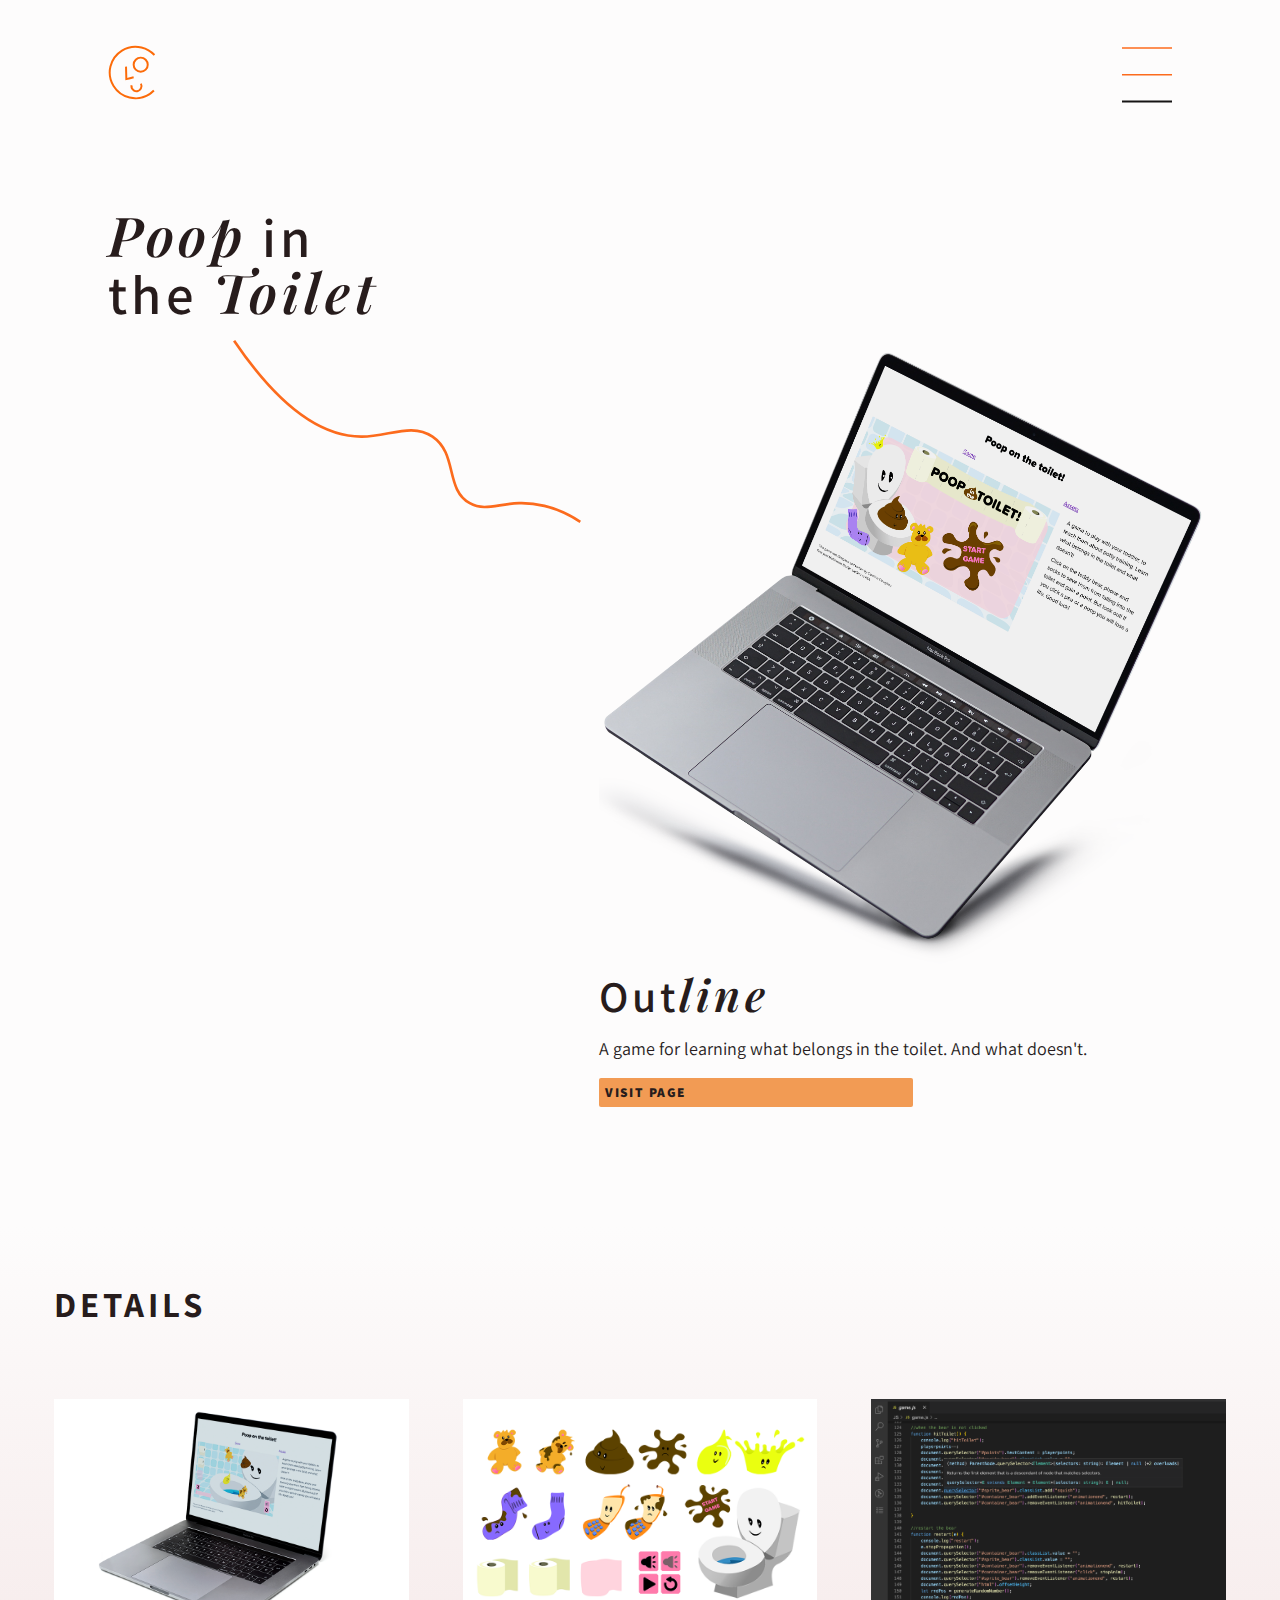
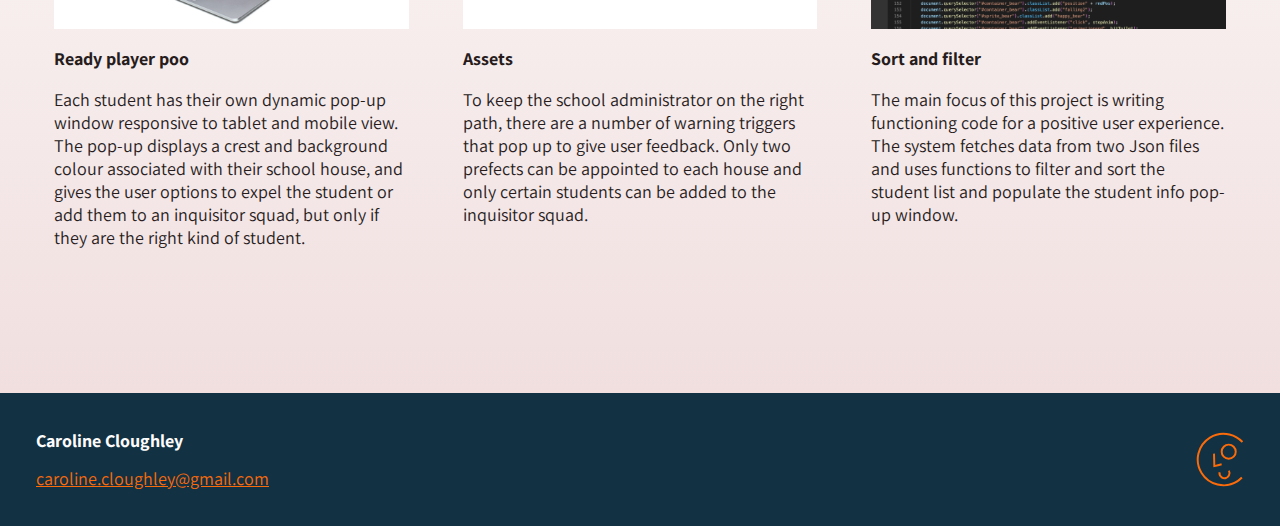
==== game.html @ cfda948b "game page started" ====
<!DOCTYPE html>
<html lang="en">
  <head>
    <meta charset="UTF-8" />
    <meta http-equiv="X-UA-Compatible" content="IE=edge" />
    <meta name="viewport" content="width=device-width, initial-scale=1.0" />
    <title>Poop Game</title>
    <link rel="stylesheet" href="style.css" />
    <link rel="preconnect" href="https://fonts.googleapis.com" />
    <link rel="preconnect" href="https://fonts.gstatic.com" crossorigin />
    <link
      href="https://fonts.googleapis.com/css2?family=Assistant:wght@300;400;500;600;700;800;900&family=Belleza&family=Caudex:ital@1&family=Manrope:wght@200;300;400;500;600;700;800&family=Playfair+Display:ital,wght@0,500;0,600;0,700;0,800;0,900;1,400;1,500;1,600;1,700;1,800;1,900&family=Space+Grotesk:wght@300;400;500&display=swap"
      rel="stylesheet"
    />
  </head>
  <body id="fonts_ui">
    <nav>
      <a href="index.html">
        <?xml version="1.0" encoding="UTF-8"?><svg id="logo" xmlns="http://www.w3.org/2000/svg" viewBox="0 0 96.51 111.23">
          <defs>
            <style>
              .cls-1 {
                fill: none;
                stroke: #0c1e4e;
                stroke-miterlimit: 10;
                stroke-width: 7px;
              }
            </style>
          </defs>
          <g id="c">
            <path class="cls-1" d="M92.84,92.08c-12.37,12.6-30.83,18.61-49.26,14.23C15.58,99.66-1.73,71.58,4.92,43.58S39.65-1.73,67.65,4.92c10.5,2.49,19.49,8,26.29,15.39" />
            <circle class="cls-1" cx="66.14" cy="39.76" r="14.25" />
            <path class="cls-1" d="M36.45,43.69c.21,8.42,.41,16.83,.62,25.25,4.93-1.23,9.85-2.46,14.78-3.69" />
            <path class="cls-1" d="M66.54,78.11c1.7,3.01,1.82,6.81,0,10.04-2.77,4.91-8.98,6.66-13.88,3.9-3.85-2.17-5.74-6.47-5.03-10.59" />
          </g>
        </svg>
      </a>
      <svg id="burger" width="128" height="101" viewBox="0 0 128 101" fill="none" xmlns="http://www.w3.org/2000/svg">
        <line class="line-1" y1="2" x2="128" y2="2" stroke="#FC6B1D" stroke-width="4" />
        <line class="line-2" y1="50.5" x2="128" y2="50.5" stroke="#FC6B1D" stroke-width="4" />
        <line class="line-3" y1="99" x2="128" y2="99" stroke="#161414" stroke-width="4" />
      </svg>
    </nav>

    <header>
      <h1>
        <strong>Poop</strong> in <br />the
        <strong>Toilet</strong>
      </h1>
      <div class="squiggle_box">
        <?xml version="1.0" encoding="UTF-8"?>
        <svg id="squiggle3" xmlns="http://www.w3.org/2000/svg" viewBox="0 0 261.38 137.39">
          <defs>
            <style>
              .cls-1 {
                fill: none;
                stroke: #fc6b1d;
                stroke-width: 2px;
              }
            </style>
          </defs>
          <g id="Layer_1-2"><path class="cls-1" d="M260.83,136.56c-5.96-3.97-15.09-9.08-27-12-28.41-6.96-41.07,6.31-56-2-18.74-10.43-8.89-36.99-28-50-15.55-10.59-32.6-.19-53,0C73.02,72.78,40.52,59.13,.83,.56" /></g>
        </svg>
      </div>
      <div class="assignment_text">
        <img src="images/gamemockup.png" alt="a mock up of a laptop displaying a webpage" />
        <h2>Out<strong>line</strong></h2>
        <p>A game for learning what belongs in the toilet. And what doesn't.</p>
        <a href="https://carolineclo.github.io/hacked_hogwarts/" target="_blank"><button>Visit Page</button></a>
      </div>
    </header>
    <main>
      <h3>Details</h3>

      <div class="visuals">
        <article class="visual_card">
          <div class="img gameplay-img"></div>
          <h4>Ready player poo</h4>
          <p>
            Each student has their own dynamic pop-up window responsive to tablet and mobile view. The pop-up displays a crest and background colour associated with their school house, and gives the user options to expel the student or add them to an
            inquisitor squad, but only if they are the right kind of student.
          </p>
        </article>

        <article class="visual_card">
          <div class="img assets-img"></div>
          <h4>Assets</h4>
          <p>
            To keep the school administrator on the right path, there are a number of warning triggers that pop up to give user feedback. Only two prefects can be appointed to each house and only certain students can be added to the inquisitor squad.
          </p>
        </article>
        <article class="visual_card">
          <div class="img gamecode-img"></div>
          <h4>Sort and filter</h4>
          <p>
            The main focus of this project is writing functioning code for a positive user experience. The system fetches data from two Json files and uses functions to filter and sort the student list and populate the student info pop-up window.
          </p>
        </article>
      </div>
    </main>
    <footer>
      <div class="footer_text">
        <h4>Caroline Cloughley</h4>
        <a href="mailto:caroline.cloughley@gmail.com">caroline.cloughley@gmail.com</a>
      </div>
      <?xml version="1.0" encoding="UTF-8"?><svg id="logo" xmlns="http://www.w3.org/2000/svg" viewBox="0 0 96.51 111.23">
        <defs></defs>
        <g id="c">
          <path class="cls-1" d="M92.84,92.08c-12.37,12.6-30.83,18.61-49.26,14.23C15.58,99.66-1.73,71.58,4.92,43.58S39.65-1.73,67.65,4.92c10.5,2.49,19.49,8,26.29,15.39" />
          <circle class="cls-1" cx="66.14" cy="39.76" r="14.25" />
          <path class="cls-1" d="M36.45,43.69c.21,8.42,.41,16.83,.62,25.25,4.93-1.23,9.85-2.46,14.78-3.69" />
          <path class="cls-1" d="M66.54,78.11c1.7,3.01,1.82,6.81,0,10.04-2.77,4.91-8.98,6.66-13.88,3.9-3.85-2.17-5.74-6.47-5.03-10.59" />
        </g>
      </svg>
    </footer>
  </body>
</html>
---- style.css ----
/* type scale
4.76rem
3.81rem
3.05rem
2.44rem
1.95rem
1.56rem
1.25rem
1rem
0.8rem
0.64rem
0.512rem
0.41rem
0.32rem
*/

* {
  margin: 0;
  padding: 0;
}

html {
  font-size: 18px;
}

:root {
  --lightest-colour: rgb(253, 252, 252);
  --pink-colour: rgb(241, 223, 223);
  --light-colour: rgb(236, 222, 209);
  --darkest-colour: rgb(39, 28, 28);
  --dark-colour: rgb(105, 86, 69);
  --dark-blue: #123143;

  --accent-colour: rgb(252, 107, 9);
  --accent-colour2: rgb(242, 155, 84, 1);
  --serif-font: "Playfair Display", serif;
  --serif-font2: "Caudex", serif;
  --sans-font2: "Manrope", sans-serif;
  --sans-font: "Assistant", sans-serif;
}

h1,
h2,
h3,
h4,
p,
a {
  font-family: var(--sans-font);
  color: var(--darkest-colour);
}

strong {
  font-family: var(--serif-font);
  font-style: italic;
  font-weight: 600;
  color: var(--darkest-colour);
}

body {
  background-color: var(--lightest-colour);
  overflow-x: hidden;
}

/* ////// NAV //////// */

#logo {
  height: 55px;
  align-self: flex-end;
  padding-bottom: 0.8rem;
  padding-top: 2.5rem;
}

#burger {
  width: 3%;
  min-width: 50px;
  position: absolute;
  top: 31.5px;
  right: 6rem;
}

#burger .line-3 {
  stroke-width: 5;
}

#burger .line-1 {
  transform: translateY(-40px);
}

#burger .line-2 {
  transform: translateY(-20px);
}

#logo .cls-1 {
  stroke: var(--accent-colour);
  stroke-width: 4px;
}

nav {
  /* border-bottom: var(--darkest-colour) 4px solid; */
  background-color: var(--lightest-colour);
  display: flex;
  justify-content: space-between;
  padding: 0rem 6rem;
  position: relative;
  height: 100px;
  max-width: 1440px;
  margin: auto;
  z-index: 200;
}
/* 
nav::after {
  content: "";
  position: absolute;
  height: 2px;
  background: var(--darkest-colour);
  top: 100%;
  width: 80%;
} */

/*//////  HEADER   ////////*/
header {
  background-color: var(--lightest-colour);
  z-index: -2;
  padding: 3rem;
  display: flex;
  flex-direction: column;
  gap: 1rem;
  max-width: 1915px;
  margin: auto;
}

#fonts_ui header {
  display: grid;
  grid-template-columns: 45% 1fr;
  z-index: 100;
  margin-bottom: 3rem;
}

#squiggle1 {
  width: 68vw;
  height: 26vh;
  justify-self: center;
  z-index: 1;
}

/* .speckle {
  background: url("images/speckle3.png");
  filter: blur(0.1rem);
  background-repeat: no-repeat;
  background-size: contain;
  background-position-x: 200%;
  height: 100%;
  width: 95vw;
  position: absolute;
  top: -5%;
  z-index: -1;
  right: 0;
} */

.speckle {
  background: url(images/speckle3.webp);
  background-repeat: no-repeat;
  background-size: contain;
  width: 68vw;
  aspect-ratio: 1 /1;
  position: absolute;
  z-index: 0;
  right: 0;
}

header h1 {
  font-size: 3.05rem;
  padding: 3rem 0 0 3rem;
  line-height: 3.05rem;
  letter-spacing: 0.24rem;
  z-index: 1;
  font-weight: 600;
}

header h1 strong {
  letter-spacing: 0.26rem;
}

#fonts_ui h1 {
  grid-column: span 2;
}

.ley {
  color: var(--dark-colour);
  font-family: var(--sans-font);
  font-weight: 600;
  letter-spacing: 0.2px;
  font-style: normal;
}

header h2 {
  align-self: flex-end;
  position: relative;
  right: 30%;
  font-size: 2.44rem;
  margin-bottom: 1rem;
  line-height: 2.44rem;
  font-weight: 600;
  z-index: 1;
  letter-spacing: 0.21rem;
}

header h2 strong {
  letter-spacing: 0.24rem;
  z-index: 1;
}

#fonts_ui header h2 {
  position: unset;
  align-self: auto;
}

#fonts_ui .assignment_text img {
  width: 100%;
}

#fonts_ui header p {
  margin-bottom: 1rem;
}

#squiggle2 {
  align-self: center;
  height: 24vh;
  width: 100%;
  z-index: 1;
}

#fonts_ui #squiggle3 {
  width: 66%;
  position: relative;
  left: 34%;
}

main {
  padding: 2rem 0 5rem 0;
  display: flex;
  flex-direction: column;
  gap: 3rem;
  justify-content: center;
  align-items: center;
  background: linear-gradient(rgb(253, 252, 252), rgb(241, 223, 223)), url("noise.svg");
}

#fonts_ui main {
  display: block;
}
#fonts_ui main h3 {
  padding: 1rem 3rem;
}

#fonts_ui .visuals {
  display: grid;
  grid-template-columns: repeat(3, 1fr);
  padding: 1rem 3rem;
  gap: 3rem;
  max-width: 1915px;
  margin: auto;
}

#fonts_ui .visual_card {
  display: flex;
  flex-direction: column;
  gap: 1rem;
  padding-bottom: 2rem;
}

#fonts_ui .visuals .img {
  width: 100%;
  aspect-ratio: 1/0.65;
  background-repeat: no-repeat;
  background-size: cover;
}

#fonts_ui .visuals .img.mob-img {
  background-image: url(images/gernerockup_phone.png);
}

#fonts_ui .visuals .img.laptop-img {
  background-image: url(images/gernermockup.laptop2.png);
}

#fonts_ui .visuals .img.code-img {
  background-image: url(images/gernercode.png);
}

#fonts_ui .visuals .img.tablet-img {
  background-image: url(images/hogwartsmockup_tablet.png);
}

#fonts_ui .visuals .img.warning-img {
  background-image: url(images/hogwartmockup_warning.png);
}

#fonts_ui .visuals .img.data-img {
  background-image: url(images/hogwartsdata.png);
}

#fonts_ui .visuals .img.gameplay-img {
  background-image: url(images/gameplay_mockup.png);
}

#fonts_ui .visuals .img.assets-img {
  background-image: url(images/game-assets.png);
  background-position: center;
}

#fonts_ui .visuals .img.gamecode-img {
  background-image: url(images/game-code.png);
}

.main-text {
  margin-top: 3rem;
  max-width: 700px;
  margin: auto;
  z-index: 1;
}

main h3 {
  font-size: 1.95rem;
  font-weight: 700;
  text-transform: uppercase;
  margin-bottom: 2rem;
  letter-spacing: 0.21rem;
}

.cards {
  display: flex;
  flex-wrap: nowrap;
  gap: 1rem;
  justify-items: center;
  padding: 2rem;
  max-width: 1800px;
  z-index: 1;
}

.card {
  background-color: var(--lightest-colour);
  display: flex;
  flex-direction: column;
  padding: 0.8rem;
  border-radius: 4px;
  justify-content: space-between;
  box-shadow: 5px 4px 9px 2px rgb(22, 22, 22, 2%);
  max-width: 276px;
}

.card p {
  color: var(--dark-colour);
  margin-bottom: 1.2rem;
}

.card h4 {
  font-size: 1.53rem;
  font-weight: 500;
  margin-bottom: 0.8rem;
}

button {
  font-family: var(--sans-font);
  font-weight: 900;
  text-transform: uppercase;
  letter-spacing: 0.08rem;
  background-color: var(--accent-colour2);
  width: 50%;
  border: none;
  color: var(--darkest-colour);
  padding: 0.32rem;
  border-radius: 2px;
  margin-bottom: 0.64rem;
  text-align: left;
}

button:hover {
  background-color: var(--accent-colour);
  cursor: pointer;
}

footer {
  display: flex;
  justify-content: space-between;
  background-color: var(--dark-blue);
  padding: 2rem;
}

.footer_text {
  display: flex;
  flex-direction: column;
  justify-content: space-between;
}

footer h4 {
  color: var(--lightest-colour);
  margin-bottom: 0.8rem;
}

footer a {
  color: var(--accent-colour);
}

footer a:hover {
  color: var(--accent-colour2);
}

footer #logo {
  align-self: center;
  padding: 0.8rem 0;
  padding: 0;
}

@media screen and (max-width: 1200px) {
  #squiggle1 {
    height: 15vh;
    width: 90%;
  }
}

@media screen and (max-width: 700px) {
  nav {
    padding: 0;
  }
  nav #logo {
    padding-left: 0.8rem;
  }

  #burger {
    right: 0.8rem;
  }
  header {
    padding: 0.8rem;
  }

  #fonts_ui header {
    display: flex;
    flex-direction: column;
  }

  #fonts_ui main h3 {
    padding: 0;
  }
  main {
    padding: 0.8rem 0.8rem 3rem 0.8rem;
  }

  main h3 {
    margin-bottom: 1rem;
  }
  .cards {
    flex-direction: column;
    justify-content: center;
    align-items: center;
    padding: 0;
  }

  header h1 {
    padding: 2rem 0;
    font-size: 2.44rem;
    line-height: 3.05rem;
    z-index: 1;
  }

  #fonts_ui header h1 {
    padding: 2rem 0 1rem 0;
  }

  header h2 {
    padding: 0;
    position: initial;
    font-size: 1.95rem;
    line-height: 2.44rem;
  }

  #fonts_ui header h2 {
    padding: 1rem 0;
  }

  #squiggle1 {
    width: 82vw;
    height: 13vh;
  }

  #squiggle2 {
    width: 82vw;
    height: 13vh;
  }

  #fonts_ui #squiggle3 {
    width: 46%;
    left: 9%;
    transform: rotate(8deg);
  }

  #fonts_ui .visuals {
    display: flex;
    flex-direction: column;
    gap: 1rem;
    padding: 0;
  }
}
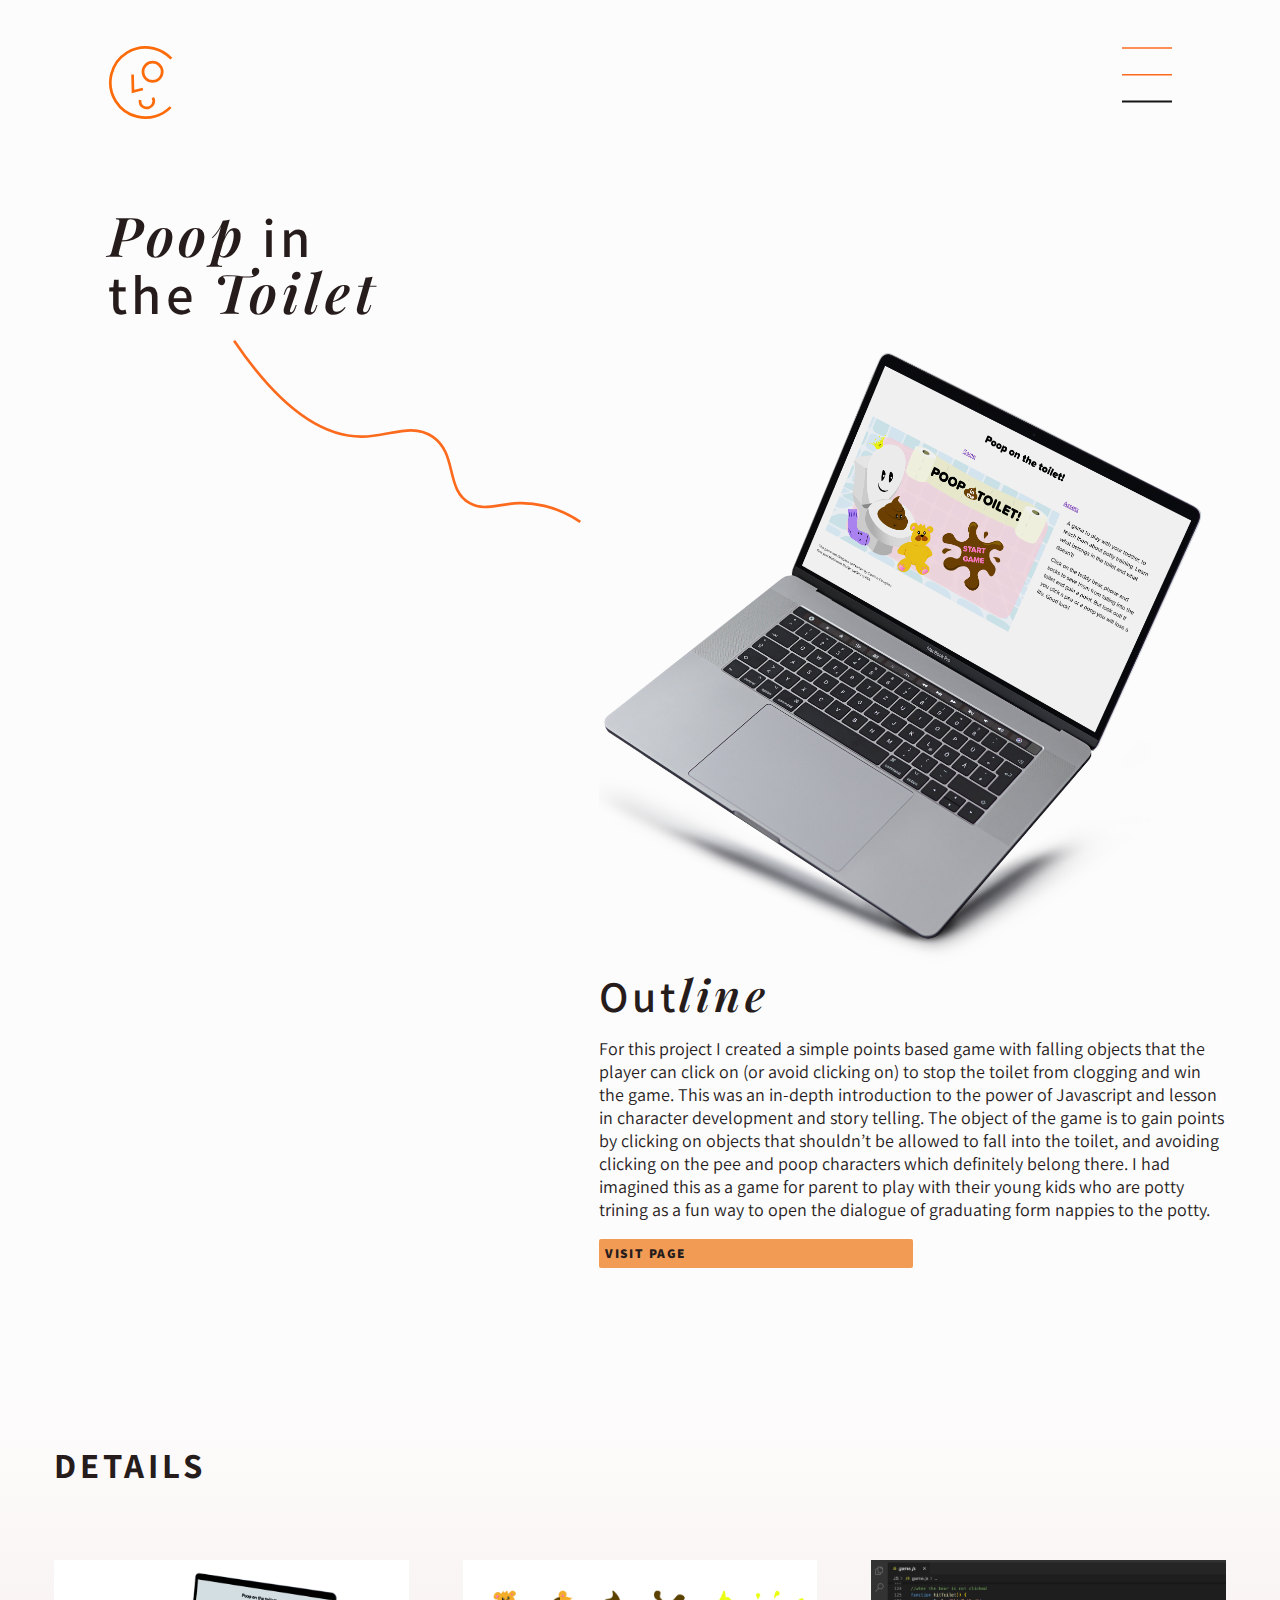
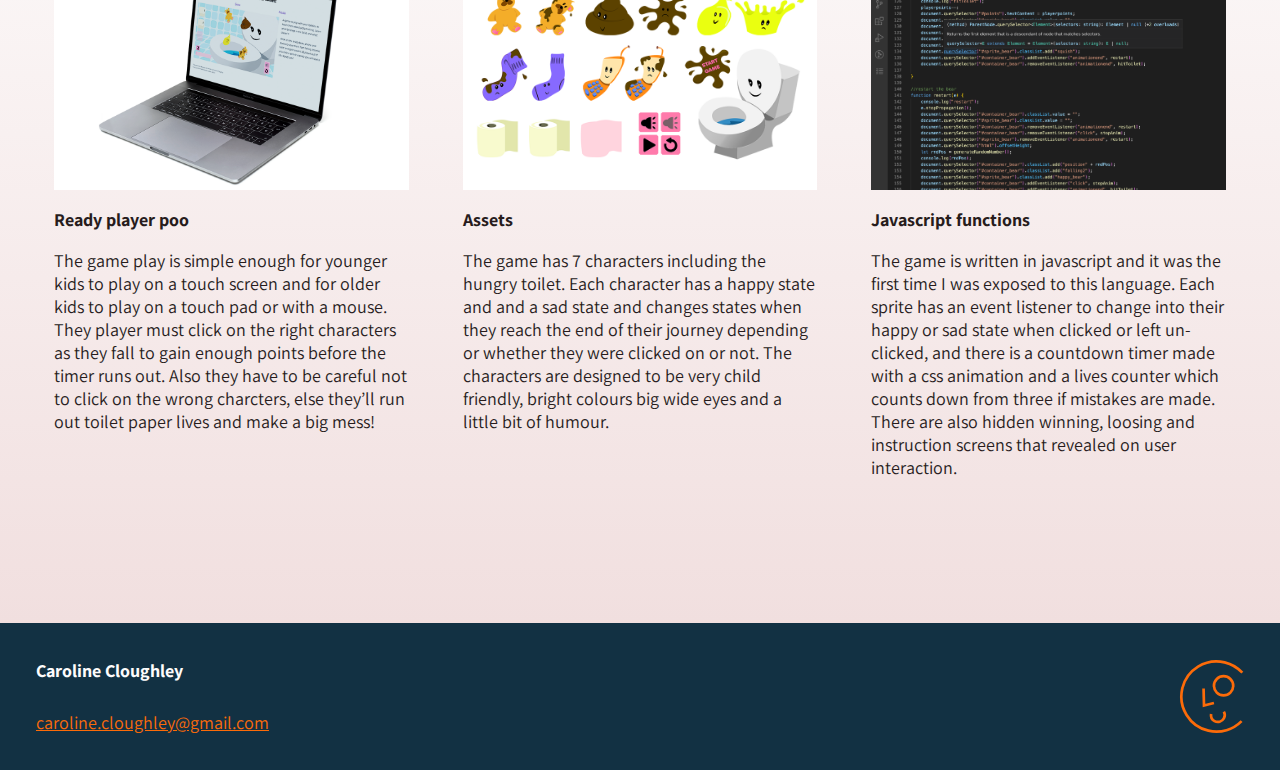
==== commit 03f470a4: "ready for hand in" ====
--- a/game.html
+++ b/game.html
@@ -65,8 +65,12 @@
       <div class="assignment_text">
         <img src="images/gamemockup.png" alt="a mock up of a laptop displaying a webpage" />
         <h2>Out<strong>line</strong></h2>
-        <p>A game for learning what belongs in the toilet. And what doesn't.</p>
-        <a href="https://carolineclo.github.io/hacked_hogwarts/" target="_blank"><button>Visit Page</button></a>
+        <p>
+          For this project I created a simple points based game with falling objects that the player can click on (or avoid clicking on) to stop the toilet from clogging and win the game. This was an in-depth introduction to the power of Javascript
+          and lesson in character development and story telling. The object of the game is to gain points by clicking on objects that shouldn’t be allowed to fall into the toilet, and avoiding clicking on the pee and poop characters which definitely
+          belong there. I had imagined this as a game for parent to play with their young kids who are potty trining as a fun way to open the dialogue of graduating form nappies to the potty.
+        </p>
+        <a href="https://carolineclo.dk/kea/basicanimation/poopinthetoilet/" target="_blank"><button>Visit Page</button></a>
       </div>
     </header>
     <main>
@@ -77,8 +81,8 @@
           <div class="img gameplay-img"></div>
           <h4>Ready player poo</h4>
           <p>
-            Each student has their own dynamic pop-up window responsive to tablet and mobile view. The pop-up displays a crest and background colour associated with their school house, and gives the user options to expel the student or add them to an
-            inquisitor squad, but only if they are the right kind of student.
+            The game play is simple enough for younger kids to play on a touch screen and for older kids to play on a touch pad or with a mouse. They player must click on the right characters as they fall to gain enough points before the timer runs
+            out. Also they have to be careful not to click on the wrong charcters, else they’ll run out toilet paper lives and make a big mess!
           </p>
         </article>
 
@@ -86,14 +90,16 @@
           <div class="img assets-img"></div>
           <h4>Assets</h4>
           <p>
-            To keep the school administrator on the right path, there are a number of warning triggers that pop up to give user feedback. Only two prefects can be appointed to each house and only certain students can be added to the inquisitor squad.
+            The game has 7 characters including the hungry toilet. Each character has a happy state and and a sad state and changes states when they reach the end of their journey depending or whether they were clicked on or not. The characters are
+            designed to be very child friendly, bright colours big wide eyes and a little bit of humour.
           </p>
         </article>
         <article class="visual_card">
           <div class="img gamecode-img"></div>
-          <h4>Sort and filter</h4>
+          <h4>Javascript functions</h4>
           <p>
-            The main focus of this project is writing functioning code for a positive user experience. The system fetches data from two Json files and uses functions to filter and sort the student list and populate the student info pop-up window.
+            The game is written in javascript and it was the first time I was exposed to this language. Each sprite has an event listener to change into their happy or sad state when clicked or left un-clicked, and there is a countdown timer made
+            with a css animation and a lives counter which counts down from three if mistakes are made. There are also hidden winning, loosing and instruction screens that revealed on user interaction.
           </p>
         </article>
       </div>
--- a/style.css
+++ b/style.css
@@ -21,6 +21,7 @@
 
 html {
   font-size: 18px;
+  scroll-behavior: smooth;
 }
 
 :root {
@@ -64,7 +65,7 @@
 /* ////// NAV //////// */
 
 #logo {
-  height: 55px;
+  height: 75px;
   align-self: flex-end;
   padding-bottom: 0.8rem;
   padding-top: 2.5rem;
@@ -78,6 +79,11 @@
   right: 6rem;
 }
 
+#burger:hover {
+  transform: scale(1.1);
+  cursor: pointer;
+}
+
 #burger .line-3 {
   stroke-width: 5;
 }
@@ -88,12 +94,22 @@
 
 #burger .line-2 {
   transform: translateY(-20px);
+}
+
+#burger .line-1.close {
+  transform: translateY(-12px) rotate(45deg) translateX(18px);
+}
+
+#burger .line-2.close {
+  transform: translateY(32px) rotate(-45deg) translateX(-35px);
 }
 
 #logo .cls-1 {
   stroke: var(--accent-colour);
   stroke-width: 4px;
 }
+
+/* #burger .line-1 {translateY(-53px) rotate(45deg) translateX(52px);} */
 
 nav {
   /* border-bottom: var(--darkest-colour) 4px solid; */
@@ -105,8 +121,38 @@
   height: 100px;
   max-width: 1440px;
   margin: auto;
-  z-index: 200;
-}
+}
+
+.nav_drop {
+  position: absolute;
+  width: 27vw;
+  top: 19%;
+  right: 2%;
+  z-index: -2;
+  padding-right: 4rem;
+  background-color: var(--lightest-colour);
+  display: none;
+}
+
+.nav_drop ul {
+  display: flex;
+  flex-direction: column;
+  list-style: none;
+  padding: 1rem;
+}
+
+.nav_drop.show {
+  display: block;
+  z-index: 4;
+}
+
+.nav_drop ul li {
+  padding: 0.8rem;
+  color: var(--darkest-colour);
+  font-family: var(--sans-font);
+  border-bottom: solid 1px var(--accent-colour);
+}
+
 /* 
 nav::after {
   content: "";
@@ -246,6 +292,15 @@
   background: linear-gradient(rgb(253, 252, 252), rgb(241, 223, 223)), url("noise.svg");
 }
 
+main a {
+  font-weight: 700;
+  text-decoration: none;
+}
+
+a:hover {
+  cursor: pointer;
+}
+
 #fonts_ui main {
   display: block;
 }
@@ -387,6 +442,11 @@
   padding: 2rem;
 }
 
+footer .linked {
+  fill: var(--light-colour);
+  padding-bottom: 0.8rem;
+}
+
 .footer_text {
   display: flex;
   flex-direction: column;
@@ -410,6 +470,7 @@
   align-self: center;
   padding: 0.8rem 0;
   padding: 0;
+  height: 75px;
 }
 
 @media screen and (max-width: 1200px) {
@@ -432,6 +493,14 @@
   }
   header {
     padding: 0.8rem;
+  }
+
+  .nav_drop {
+    padding: 0.8rem;
+  }
+
+  .nav_drop ul {
+    padding: 0;
   }
 
   #fonts_ui header {
@@ -500,4 +569,9 @@
     gap: 1rem;
     padding: 0;
   }
-}
+
+  footer {
+    flex-direction: column;
+    gap: 1rem;
+  }
+}
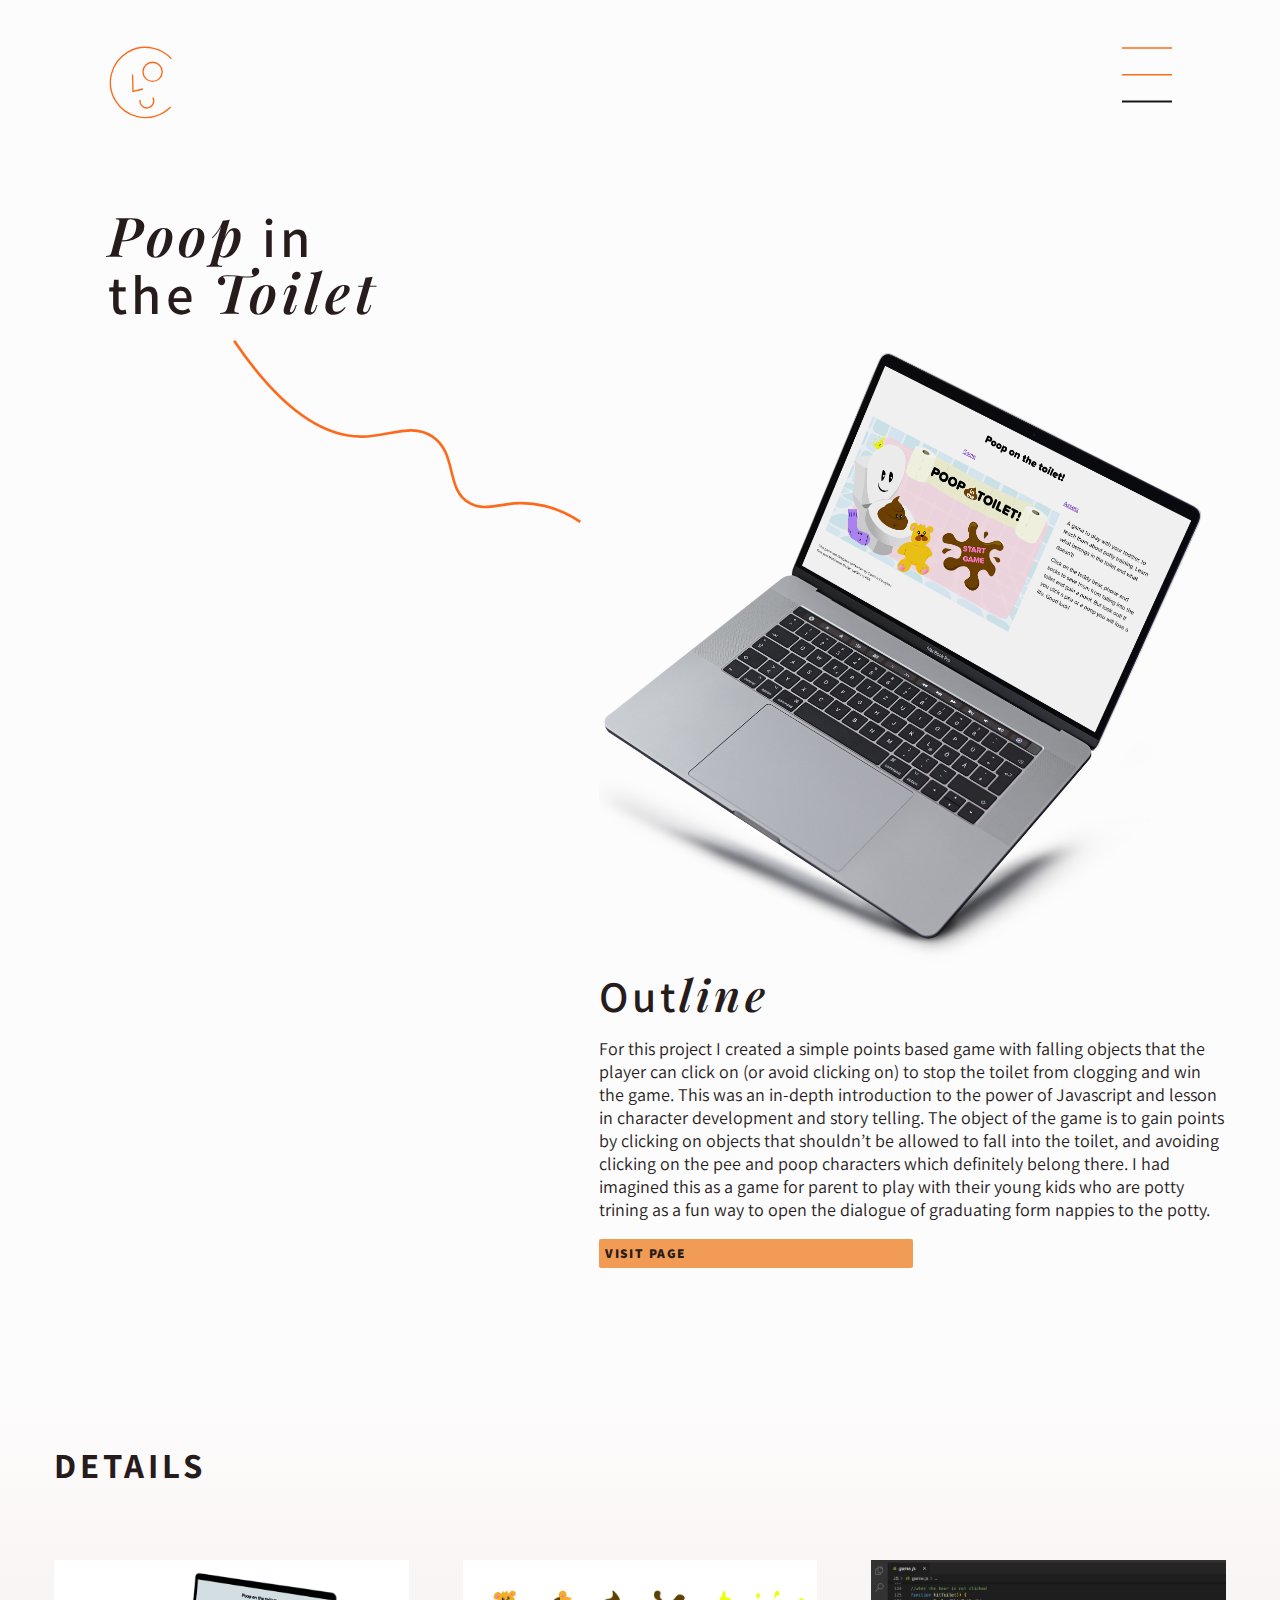
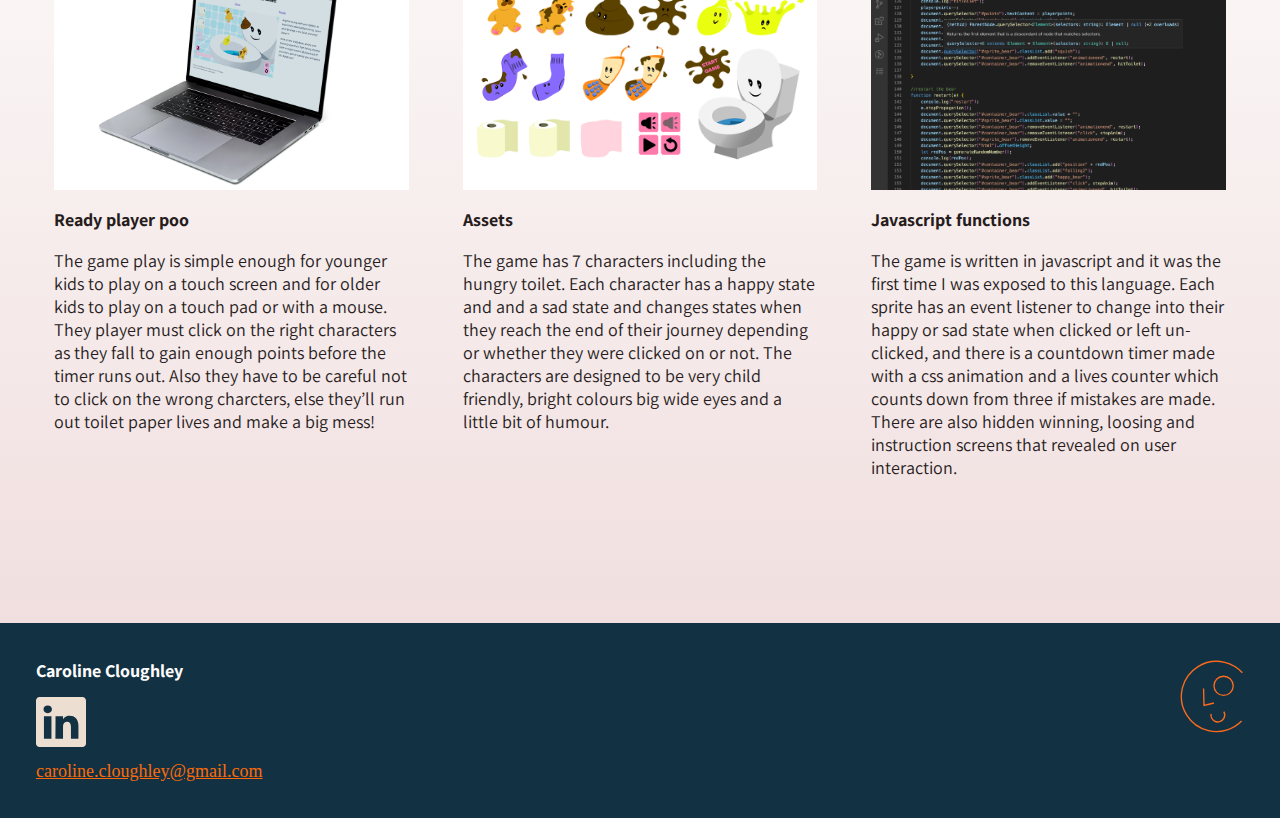
==== commit 3d74ebd6: "pages linked" ====
--- a/game.html
+++ b/game.html
@@ -14,6 +14,14 @@
     />
   </head>
   <body id="fonts_ui">
+    <div class="nav_drop">
+      <ul>
+        <li><a href="index.html">Home</a></li>
+        <li><a href="index.html#about">About</a></li>
+        <li><a href="index.html#projects">Projects</a></li>
+        <li><a href="index.html#contact">Contact</a></li>
+      </ul>
+    </div>
     <nav>
       <a href="index.html">
         <?xml version="1.0" encoding="UTF-8"?><svg id="logo" xmlns="http://www.w3.org/2000/svg" viewBox="0 0 96.51 111.23">
@@ -21,9 +29,8 @@
             <style>
               .cls-1 {
                 fill: none;
-                stroke: #0c1e4e;
+
                 stroke-miterlimit: 10;
-                stroke-width: 7px;
               }
             </style>
           </defs>
@@ -107,17 +114,32 @@
     <footer>
       <div class="footer_text">
         <h4>Caroline Cloughley</h4>
+        <svg class="linked" xmlns="http://www.w3.org/2000/svg" width="50" height="50" fill="currentColor" class="bi bi-linkedin" viewBox="0 0 16 16">
+          <path
+            d="M0 1.146C0 .513.526 0 1.175 0h13.65C15.474 0 16 .513 16 1.146v13.708c0 .633-.526 1.146-1.175 1.146H1.175C.526 16 0 15.487 0 14.854V1.146zm4.943 12.248V6.169H2.542v7.225h2.401zm-1.2-8.212c.837 0 1.358-.554 1.358-1.248-.015-.709-.52-1.248-1.342-1.248-.822 0-1.359.54-1.359 1.248 0 .694.521 1.248 1.327 1.248h.016zm4.908 8.212V9.359c0-.216.016-.432.08-.586.173-.431.568-.878 1.232-.878.869 0 1.216.662 1.216 1.634v3.865h2.401V9.25c0-2.22-1.184-3.252-2.764-3.252-1.274 0-1.845.7-2.165 1.193v.025h-.016a5.54 5.54 0 0 1 .016-.025V6.169h-2.4c.03.678 0 7.225 0 7.225h2.4z"
+          />
+        </svg>
         <a href="mailto:caroline.cloughley@gmail.com">caroline.cloughley@gmail.com</a>
       </div>
-      <?xml version="1.0" encoding="UTF-8"?><svg id="logo" xmlns="http://www.w3.org/2000/svg" viewBox="0 0 96.51 111.23">
-        <defs></defs>
-        <g id="c">
-          <path class="cls-1" d="M92.84,92.08c-12.37,12.6-30.83,18.61-49.26,14.23C15.58,99.66-1.73,71.58,4.92,43.58S39.65-1.73,67.65,4.92c10.5,2.49,19.49,8,26.29,15.39" />
-          <circle class="cls-1" cx="66.14" cy="39.76" r="14.25" />
-          <path class="cls-1" d="M36.45,43.69c.21,8.42,.41,16.83,.62,25.25,4.93-1.23,9.85-2.46,14.78-3.69" />
-          <path class="cls-1" d="M66.54,78.11c1.7,3.01,1.82,6.81,0,10.04-2.77,4.91-8.98,6.66-13.88,3.9-3.85-2.17-5.74-6.47-5.03-10.59" />
-        </g>
-      </svg>
+      <a href="index.html">
+        <?xml version="1.0" encoding="UTF-8"?><svg id="logo" xmlns="http://www.w3.org/2000/svg" viewBox="0 0 96.51 111.23">
+          <defs>
+            <style>
+              .cls-1 {
+                fill: none;
+                stroke-miterlimit: 10;
+              }
+            </style>
+          </defs>
+          <g id="c">
+            <path class="cls-1" d="M92.84,92.08c-12.37,12.6-30.83,18.61-49.26,14.23C15.58,99.66-1.73,71.58,4.92,43.58S39.65-1.73,67.65,4.92c10.5,2.49,19.49,8,26.29,15.39" />
+            <circle class="cls-1" cx="66.14" cy="39.76" r="14.25" />
+            <path class="cls-1" d="M36.45,43.69c.21,8.42,.41,16.83,.62,25.25,4.93-1.23,9.85-2.46,14.78-3.69" />
+            <path class="cls-1" d="M66.54,78.11c1.7,3.01,1.82,6.81,0,10.04-2.77,4.91-8.98,6.66-13.88,3.9-3.85-2.17-5.74-6.47-5.03-10.59" />
+          </g>
+        </svg>
+      </a>
     </footer>
+    <script type="module" src="script.js"></script>
   </body>
 </html>
--- a/style.css
+++ b/style.css
@@ -44,8 +44,7 @@
 h2,
 h3,
 h4,
-p,
-a {
+p {
   font-family: var(--sans-font);
   color: var(--darkest-colour);
 }
@@ -69,6 +68,8 @@
   align-self: flex-end;
   padding-bottom: 0.8rem;
   padding-top: 2.5rem;
+  stroke: #fc6b09;
+  stroke-width: 4px;
 }
 
 #burger {
@@ -96,20 +97,26 @@
   transform: translateY(-20px);
 }
 
+@keyframes line1 {
+  100% {
+    transform: translateY(-12px) rotate(45deg) translateX(18px);
+  }
+}
+@keyframes line2 {
+  100% {
+    transform: translateY(32px) rotate(-45deg) translateX(-35px);
+  }
+}
+
 #burger .line-1.close {
-  transform: translateY(-12px) rotate(45deg) translateX(18px);
+  animation: line1 1s;
+  animation-fill-mode: forwards;
 }
 
 #burger .line-2.close {
-  transform: translateY(32px) rotate(-45deg) translateX(-35px);
-}
-
-#logo .cls-1 {
-  stroke: var(--accent-colour);
-  stroke-width: 4px;
-}
-
-/* #burger .line-1 {translateY(-53px) rotate(45deg) translateX(52px);} */
+  animation: line2 1s;
+  animation-fill-mode: forwards;
+}
 
 nav {
   /* border-bottom: var(--darkest-colour) 4px solid; */
@@ -153,15 +160,11 @@
   border-bottom: solid 1px var(--accent-colour);
 }
 
-/* 
-nav::after {
-  content: "";
-  position: absolute;
-  height: 2px;
-  background: var(--darkest-colour);
-  top: 100%;
-  width: 80%;
-} */
+.nav_drop a {
+  text-decoration: none;
+  font-family: var(--sans-font);
+  color: var(--darkest-colour);
+}
 
 /*//////  HEADER   ////////*/
 header {
@@ -183,25 +186,30 @@
 }
 
 #squiggle1 {
+  /* fill: transparent;
+  stroke: #fc6b1d;*/
   width: 68vw;
   height: 26vh;
   justify-self: center;
   z-index: 1;
 }
 
-/* .speckle {
-  background: url("images/speckle3.png");
-  filter: blur(0.1rem);
-  background-repeat: no-repeat;
-  background-size: contain;
-  background-position-x: 200%;
-  height: 100%;
-  width: 95vw;
-  position: absolute;
-  top: -5%;
-  z-index: -1;
-  right: 0;
-} */
+#squiggle1 path {
+  fill: transparent;
+  stroke: #fc6b1d;
+  width: 68vw;
+  height: 26vh;
+  justify-self: center;
+  stroke-dasharray: 500;
+  stroke-dashoffset: 500;
+  animation: animate-squiggle 2.2s ease-in-out forwards;
+}
+
+@keyframes animate-squiggle {
+  to {
+    stroke-dashoffset: 0;
+  }
+}
 
 .speckle {
   background: url(images/speckle3.webp);
@@ -276,6 +284,18 @@
   z-index: 1;
 }
 
+#squiggle2 path {
+  fill: transparent;
+  stroke: #fc6b1d;
+  width: 68vw;
+  height: 26vh;
+  justify-self: center;
+  stroke-dasharray: 500;
+  stroke-dashoffset: 500;
+  animation: animate-squiggle 2.2s ease-in-out forwards;
+  animation-delay: 1s;
+}
+
 #fonts_ui #squiggle3 {
   width: 66%;
   position: relative;
@@ -375,6 +395,16 @@
   z-index: 1;
 }
 
+.main-text a {
+  text-decoration: none;
+  font-family: var(--sans-font);
+  color: var(--darkest-colour);
+}
+
+.main-text p {
+  margin-bottom: 1.25rem;
+}
+
 main h3 {
   font-size: 1.95rem;
   font-weight: 700;
@@ -384,12 +414,13 @@
 }
 
 .cards {
-  display: flex;
-  flex-wrap: nowrap;
+  display: grid;
+  grid-template-columns: repeat(3, 1fr);
   gap: 1rem;
   justify-items: center;
   padding: 2rem;
   max-width: 1800px;
+
   z-index: 1;
 }
 
@@ -401,6 +432,7 @@
   border-radius: 4px;
   justify-content: space-between;
   box-shadow: 5px 4px 9px 2px rgb(22, 22, 22, 2%);
+  height: 100%;
   max-width: 276px;
 }
 
@@ -519,6 +551,7 @@
     margin-bottom: 1rem;
   }
   .cards {
+    display: flex;
     flex-direction: column;
     justify-content: center;
     align-items: center;
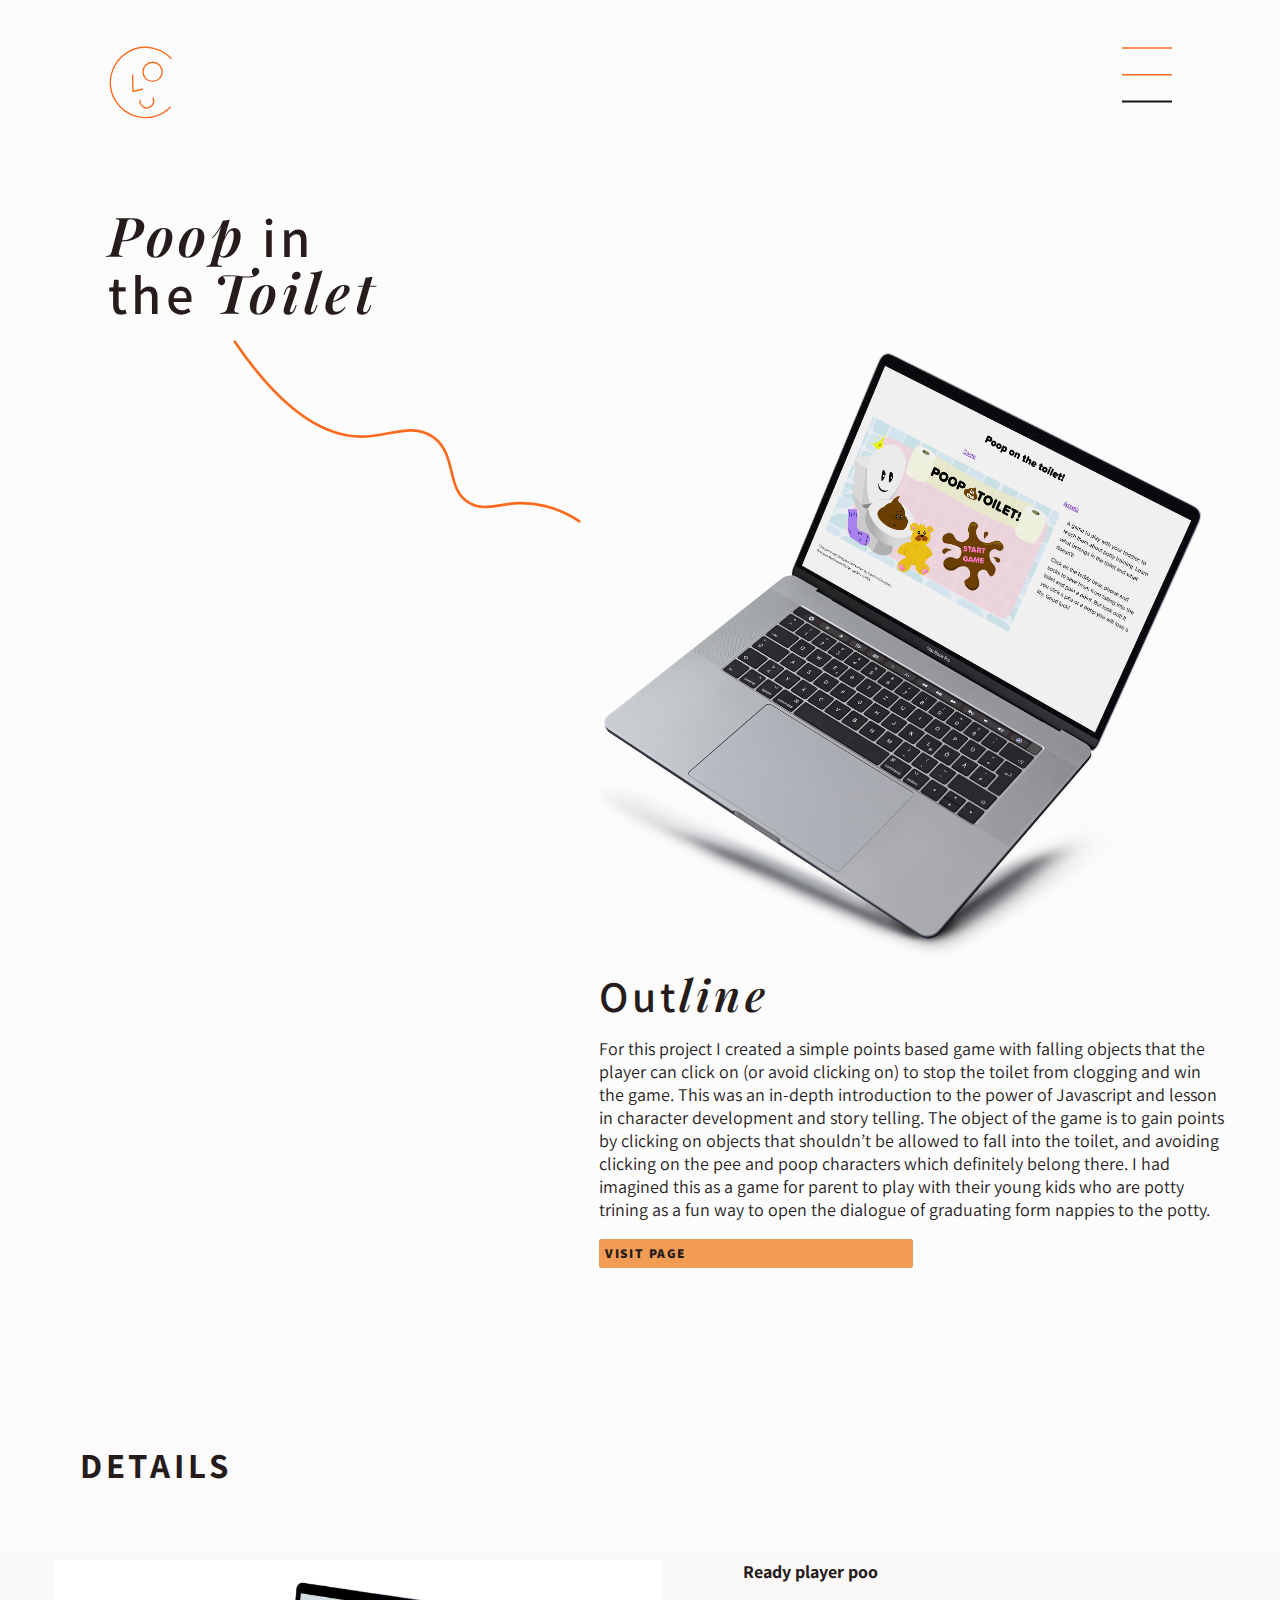
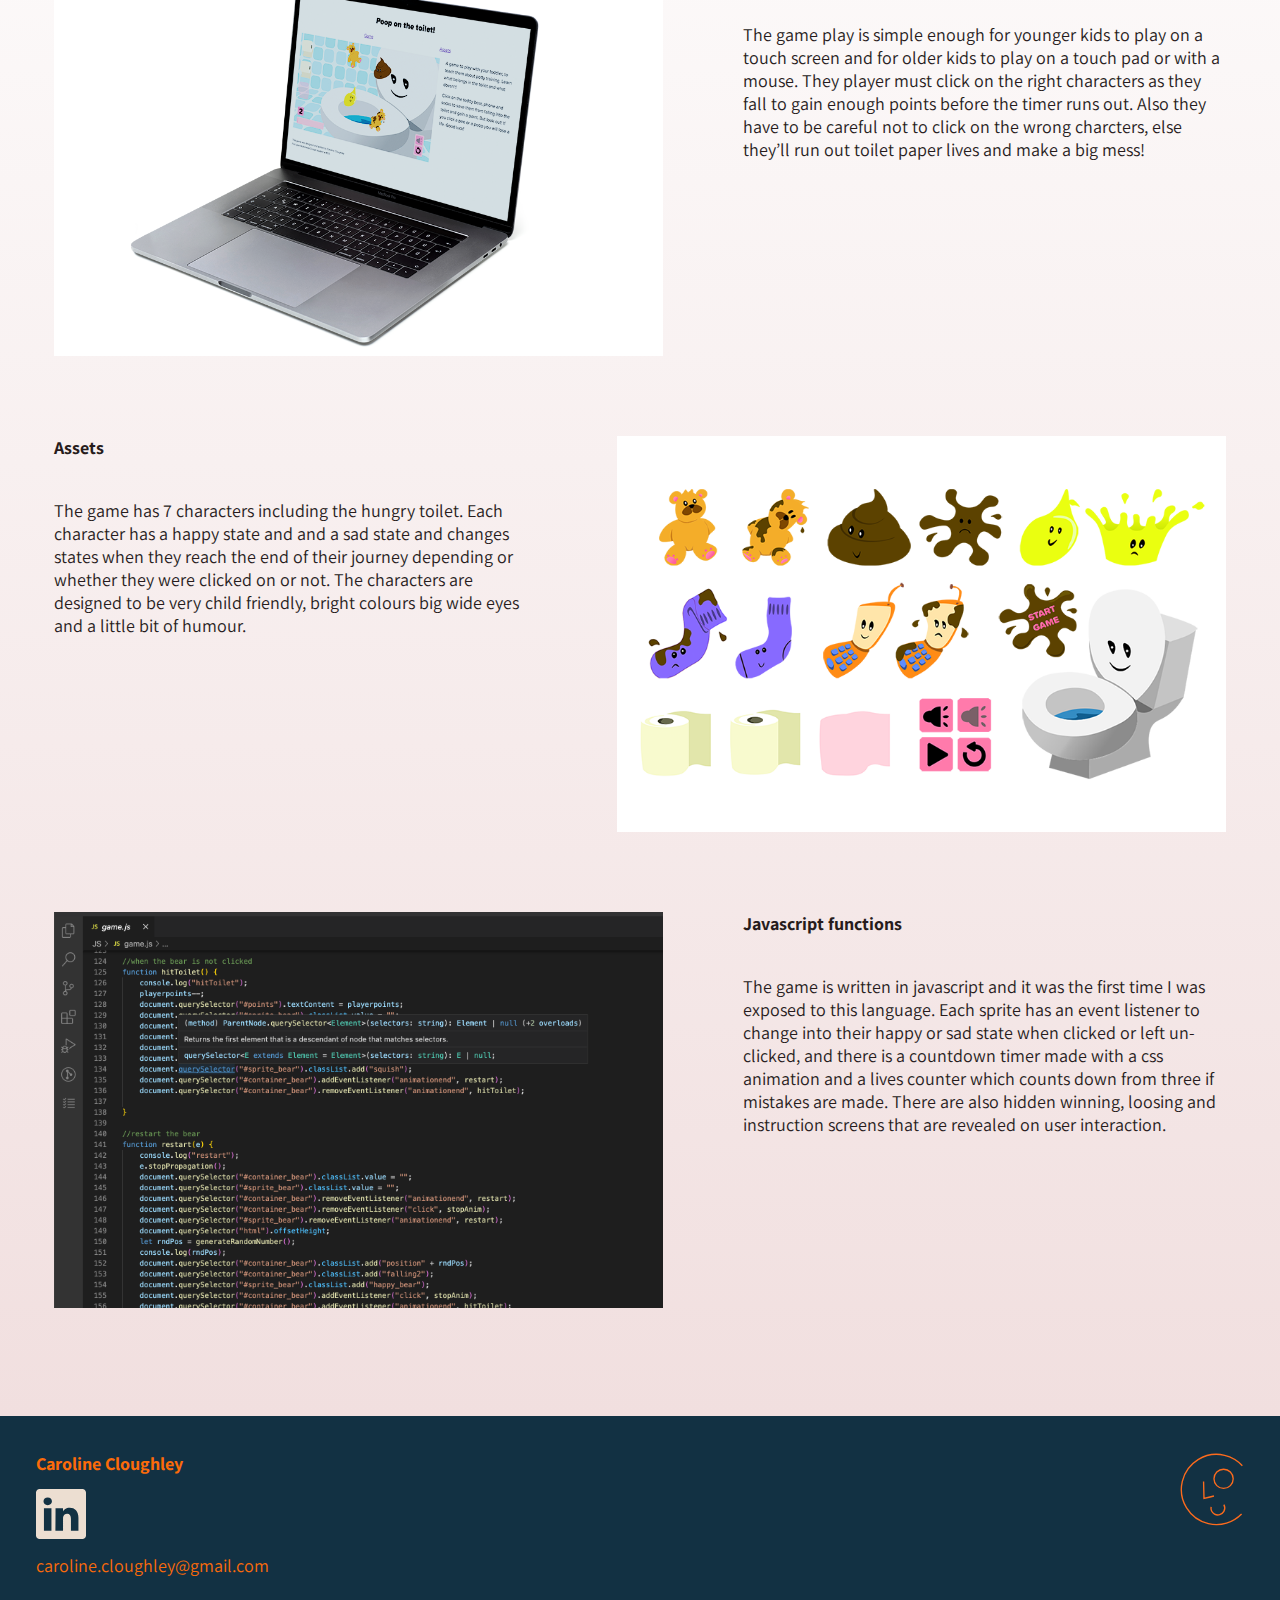
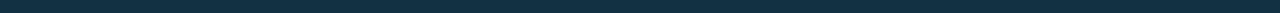
==== commit c8417699: "larger detail images" ====
--- a/game.html
+++ b/game.html
@@ -86,34 +86,40 @@
       <div class="visuals">
         <article class="visual_card">
           <div class="img gameplay-img"></div>
-          <h4>Ready player poo</h4>
-          <p>
-            The game play is simple enough for younger kids to play on a touch screen and for older kids to play on a touch pad or with a mouse. They player must click on the right characters as they fall to gain enough points before the timer runs
-            out. Also they have to be careful not to click on the wrong charcters, else they’ll run out toilet paper lives and make a big mess!
-          </p>
+          <div class="visuals_text">
+            <h4>Ready player poo</h4>
+            <p>
+              The game play is simple enough for younger kids to play on a touch screen and for older kids to play on a touch pad or with a mouse. They player must click on the right characters as they fall to gain enough points before the timer runs
+              out. Also they have to be careful not to click on the wrong charcters, else they’ll run out toilet paper lives and make a big mess!
+            </p>
+          </div>
         </article>
 
         <article class="visual_card">
+          <div class="visuals_text">
+            <h4>Assets</h4>
+            <p>
+              The game has 7 characters including the hungry toilet. Each character has a happy state and and a sad state and changes states when they reach the end of their journey depending or whether they were clicked on or not. The characters are
+              designed to be very child friendly, bright colours big wide eyes and a little bit of humour.
+            </p>
+          </div>
           <div class="img assets-img"></div>
-          <h4>Assets</h4>
-          <p>
-            The game has 7 characters including the hungry toilet. Each character has a happy state and and a sad state and changes states when they reach the end of their journey depending or whether they were clicked on or not. The characters are
-            designed to be very child friendly, bright colours big wide eyes and a little bit of humour.
-          </p>
         </article>
         <article class="visual_card">
           <div class="img gamecode-img"></div>
-          <h4>Javascript functions</h4>
-          <p>
-            The game is written in javascript and it was the first time I was exposed to this language. Each sprite has an event listener to change into their happy or sad state when clicked or left un-clicked, and there is a countdown timer made
-            with a css animation and a lives counter which counts down from three if mistakes are made. There are also hidden winning, loosing and instruction screens that revealed on user interaction.
-          </p>
+          <div class="visuals_text">
+            <h4>Javascript functions</h4>
+            <p>
+              The game is written in javascript and it was the first time I was exposed to this language. Each sprite has an event listener to change into their happy or sad state when clicked or left un-clicked, and there is a countdown timer made
+              with a css animation and a lives counter which counts down from three if mistakes are made. There are also hidden winning, loosing and instruction screens that are revealed on user interaction.
+            </p>
+          </div>
         </article>
       </div>
     </main>
     <footer>
       <div class="footer_text">
-        <h4>Caroline Cloughley</h4>
+        <h4><a href="index.html">Caroline Cloughley</a></h4>
         <svg class="linked" xmlns="http://www.w3.org/2000/svg" width="50" height="50" fill="currentColor" class="bi bi-linkedin" viewBox="0 0 16 16">
           <path
             d="M0 1.146C0 .513.526 0 1.175 0h13.65C15.474 0 16 .513 16 1.146v13.708c0 .633-.526 1.146-1.175 1.146H1.175C.526 16 0 15.487 0 14.854V1.146zm4.943 12.248V6.169H2.542v7.225h2.401zm-1.2-8.212c.837 0 1.358-.554 1.358-1.248-.015-.709-.52-1.248-1.342-1.248-.822 0-1.359.54-1.359 1.248 0 .694.521 1.248 1.327 1.248h.016zm4.908 8.212V9.359c0-.216.016-.432.08-.586.173-.431.568-.878 1.232-.878.869 0 1.216.662 1.216 1.634v3.865h2.401V9.25c0-2.22-1.184-3.252-2.764-3.252-1.274 0-1.845.7-2.165 1.193v.025h-.016a5.54 5.54 0 0 1 .016-.025V6.169h-2.4c.03.678 0 7.225 0 7.225h2.4z"
--- a/style.css
+++ b/style.css
@@ -202,7 +202,7 @@
   justify-self: center;
   stroke-dasharray: 500;
   stroke-dashoffset: 500;
-  animation: animate-squiggle 2.2s ease-in-out forwards;
+  animation: animate-squiggle 2.5s ease-in-out forwards;
 }
 
 @keyframes animate-squiggle {
@@ -325,23 +325,31 @@
   display: block;
 }
 #fonts_ui main h3 {
+  padding: 1rem 4.44rem;
+}
+
+#fonts_ui .visuals {
+  position: relative;
+  display: flex;
+  flex-direction: column;
   padding: 1rem 3rem;
-}
-
-#fonts_ui .visuals {
-  display: grid;
-  grid-template-columns: repeat(3, 1fr);
-  padding: 1rem 3rem;
-  gap: 3rem;
+  gap: 4.44rem;
   max-width: 1915px;
   margin: auto;
 }
 
-#fonts_ui .visual_card {
-  display: flex;
-  flex-direction: column;
-  gap: 1rem;
-  padding-bottom: 2rem;
+#fonts_ui .visual_card:nth-child(odd) {
+  display: grid;
+  grid-template-columns: 52% 1fr;
+  gap: 4.44rem;
+  padding: 0;
+}
+
+#fonts_ui .visual_card:nth-child(even) {
+  display: grid;
+  grid-template-columns: 1fr 52%;
+  gap: 4.44rem;
+  padding: 0;
 }
 
 #fonts_ui .visuals .img {
@@ -349,6 +357,12 @@
   aspect-ratio: 1/0.65;
   background-repeat: no-repeat;
   background-size: cover;
+}
+
+#fonts_ui .visuals .visuals_text {
+  display: flex;
+  flex-direction: column;
+  gap: 2.25rem;
 }
 
 #fonts_ui .visuals .img.mob-img {
@@ -492,6 +506,8 @@
 
 footer a {
   color: var(--accent-colour);
+  font-family: var(--sans-font);
+  text-decoration: none;
 }
 
 footer a:hover {
@@ -603,6 +619,16 @@
     padding: 0;
   }
 
+  #fonts_ui .visual_card:nth-child(odd) {
+    display: flex;
+    flex-direction: column;
+  }
+
+  #fonts_ui .visual_card:nth-child(even) {
+    display: flex;
+    flex-direction: column-reverse;
+  }
+
   footer {
     flex-direction: column;
     gap: 1rem;
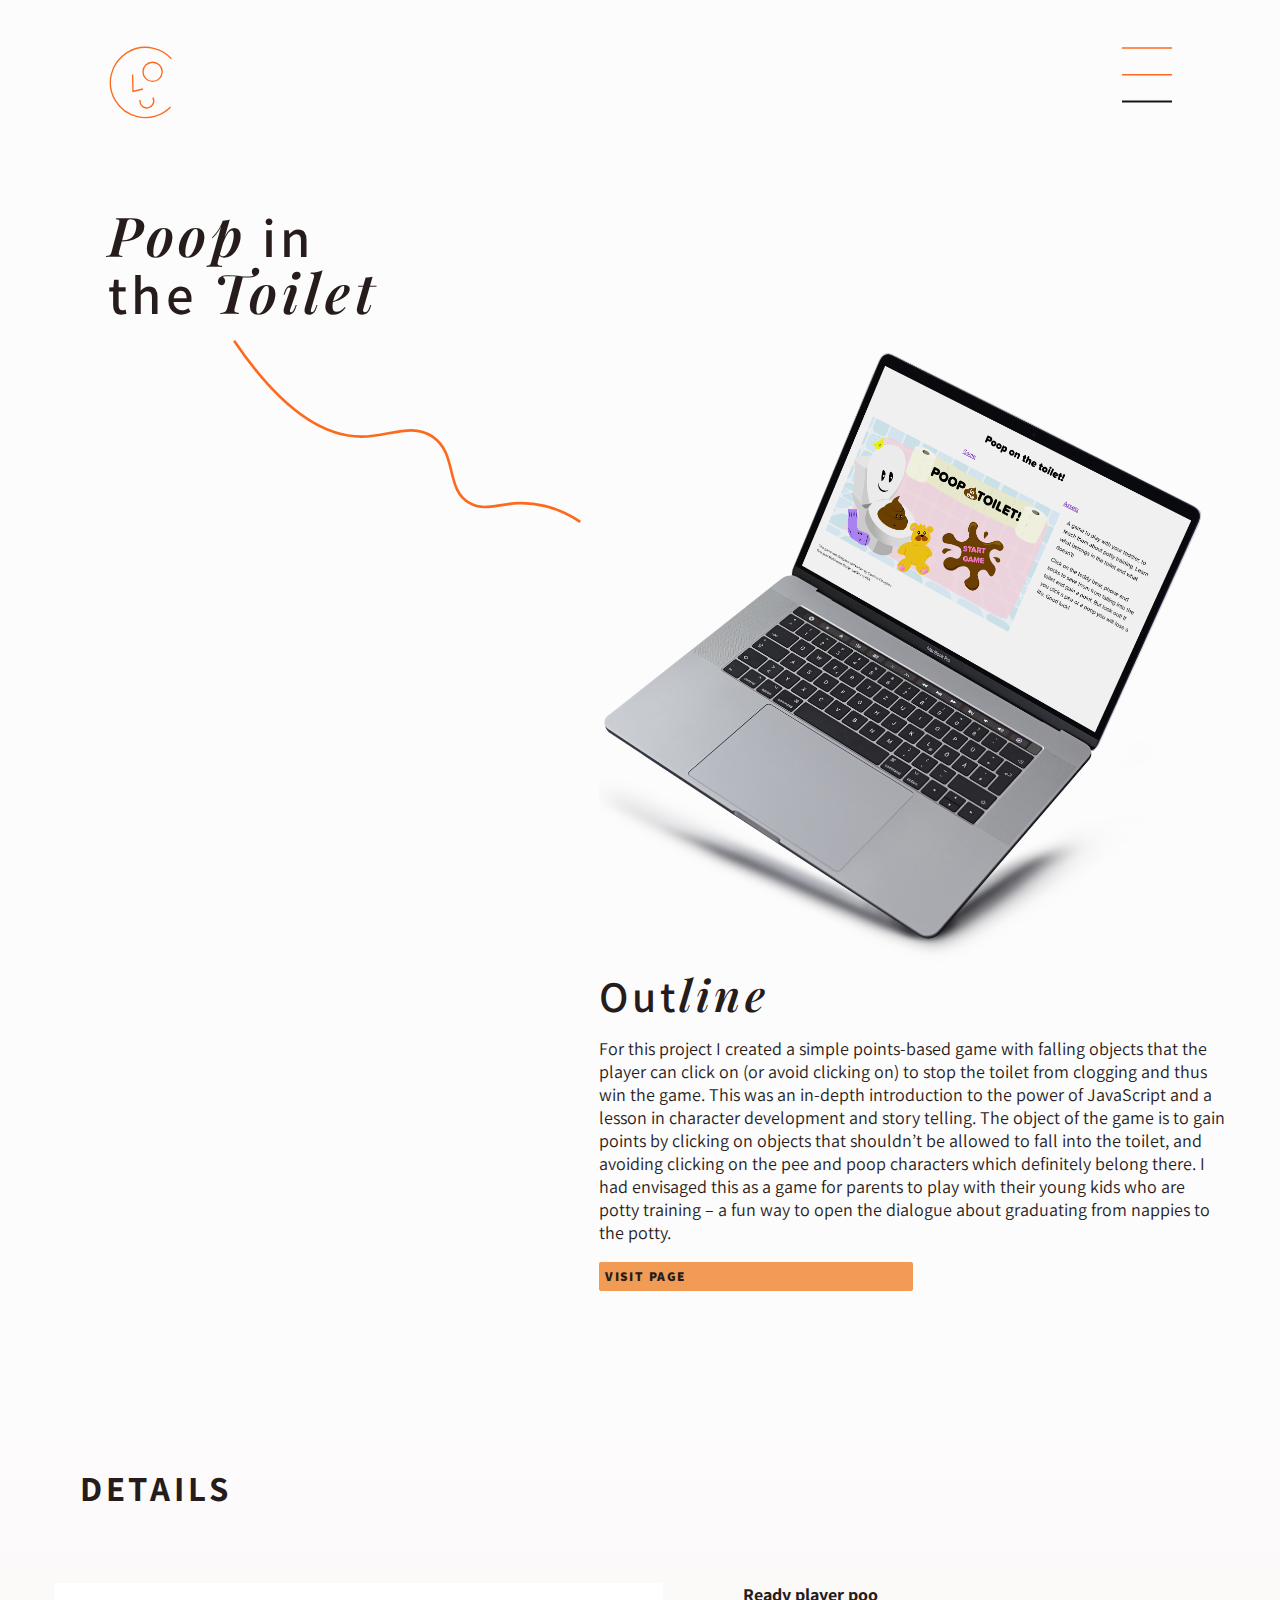
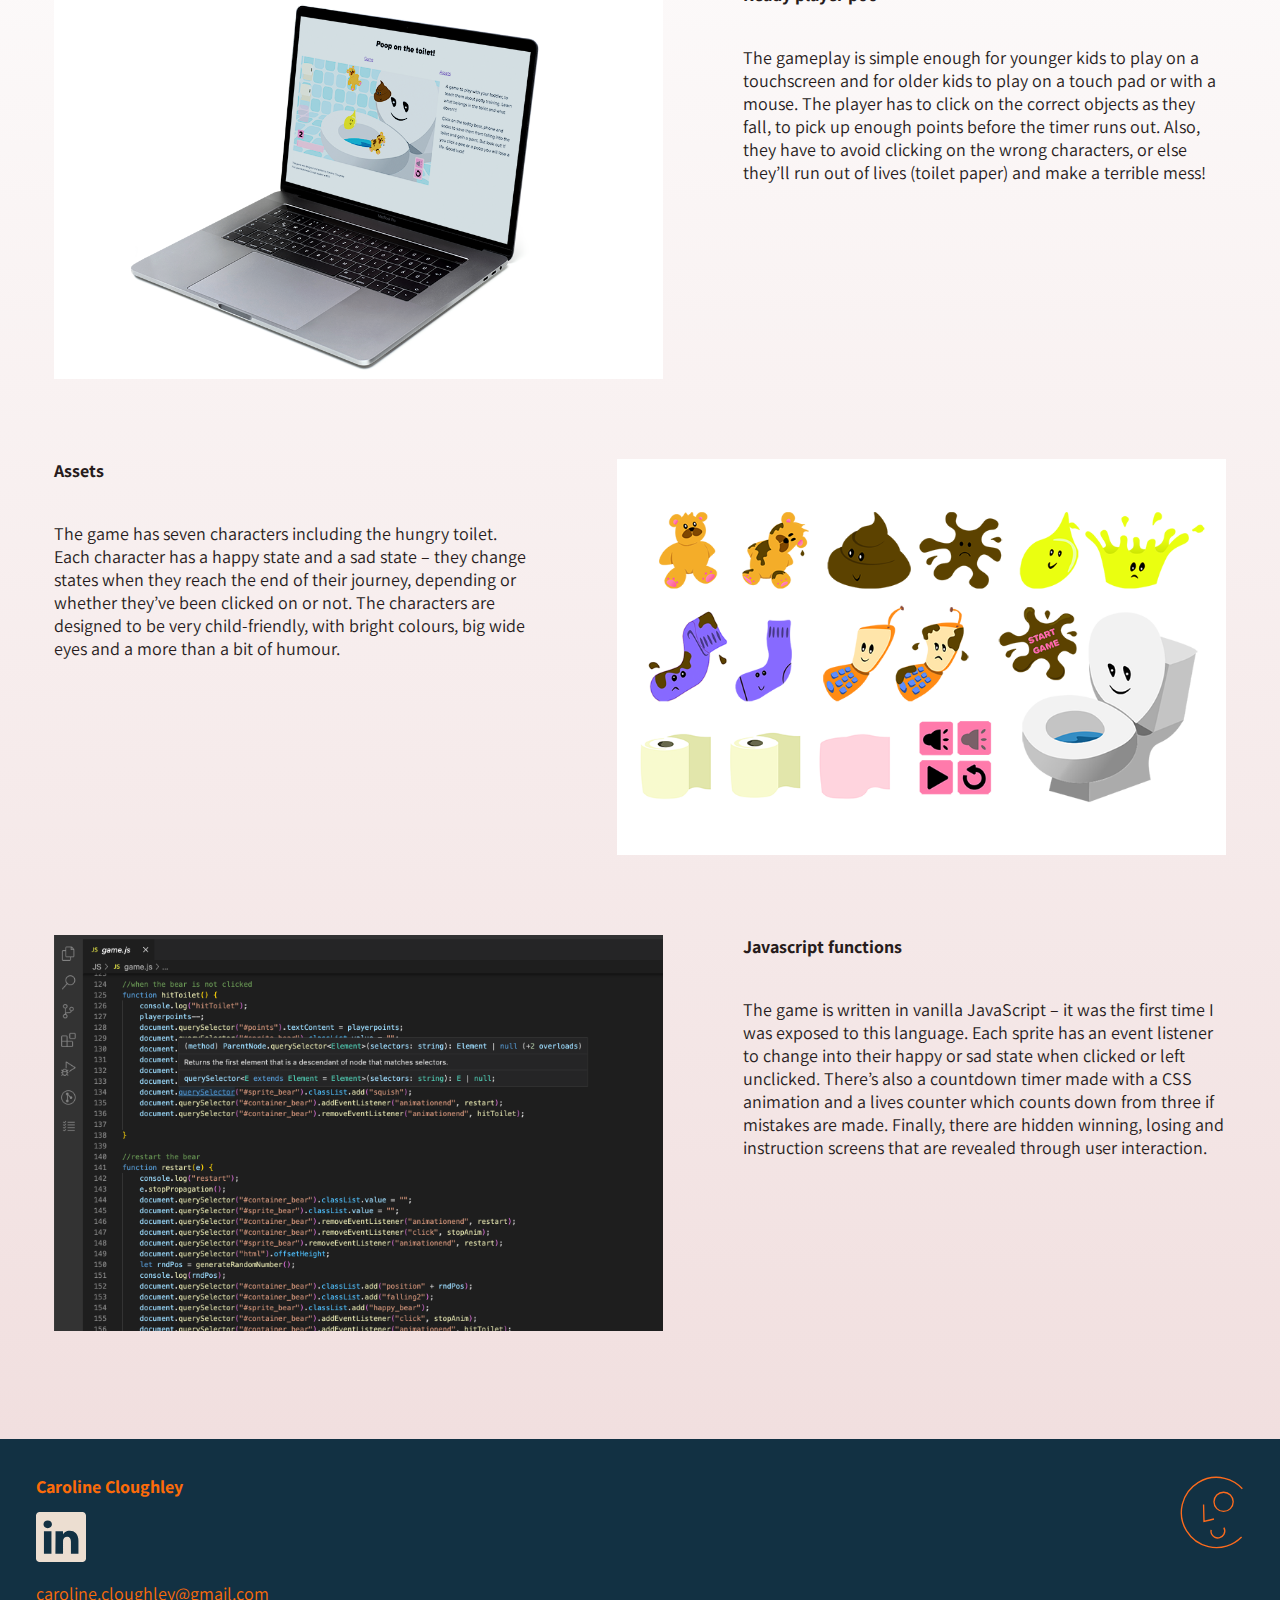
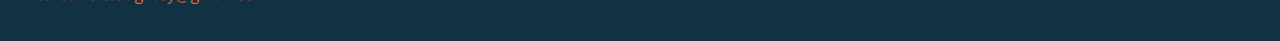
==== commit 7ecea05f: "proof read and user tested" ====
--- a/game.html
+++ b/game.html
@@ -73,9 +73,9 @@
         <img src="images/gamemockup.png" alt="a mock up of a laptop displaying a webpage" />
         <h2>Out<strong>line</strong></h2>
         <p>
-          For this project I created a simple points based game with falling objects that the player can click on (or avoid clicking on) to stop the toilet from clogging and win the game. This was an in-depth introduction to the power of Javascript
-          and lesson in character development and story telling. The object of the game is to gain points by clicking on objects that shouldn’t be allowed to fall into the toilet, and avoiding clicking on the pee and poop characters which definitely
-          belong there. I had imagined this as a game for parent to play with their young kids who are potty trining as a fun way to open the dialogue of graduating form nappies to the potty.
+          For this project I created a simple points-based game with falling objects that the player can click on (or avoid clicking on) to stop the toilet from clogging and thus win the game. This was an in-depth introduction to the power of
+          JavaScript and a lesson in character development and story telling. The object of the game is to gain points by clicking on objects that shouldn’t be allowed to fall into the toilet, and avoiding clicking on the pee and poop characters
+          which definitely belong there. I had envisaged this as a game for parents to play with their young kids who are potty training – a fun way to open the dialogue about graduating from nappies to the potty.
         </p>
         <a href="https://carolineclo.dk/kea/basicanimation/poopinthetoilet/" target="_blank"><button>Visit Page</button></a>
       </div>
@@ -89,8 +89,8 @@
           <div class="visuals_text">
             <h4>Ready player poo</h4>
             <p>
-              The game play is simple enough for younger kids to play on a touch screen and for older kids to play on a touch pad or with a mouse. They player must click on the right characters as they fall to gain enough points before the timer runs
-              out. Also they have to be careful not to click on the wrong charcters, else they’ll run out toilet paper lives and make a big mess!
+              The gameplay is simple enough for younger kids to play on a touchscreen and for older kids to play on a touch pad or with a mouse. The player has to click on the correct objects as they fall, to pick up enough points before the timer
+              runs out. Also, they have to avoid clicking on the wrong characters, or else they’ll run out of lives (toilet paper) and make a terrible mess!
             </p>
           </div>
         </article>
@@ -99,8 +99,8 @@
           <div class="visuals_text">
             <h4>Assets</h4>
             <p>
-              The game has 7 characters including the hungry toilet. Each character has a happy state and and a sad state and changes states when they reach the end of their journey depending or whether they were clicked on or not. The characters are
-              designed to be very child friendly, bright colours big wide eyes and a little bit of humour.
+              The game has seven characters including the hungry toilet. Each character has a happy state and a sad state – they change states when they reach the end of their journey, depending or whether they’ve been clicked on or not. The
+              characters are designed to be very child-friendly, with bright colours, big wide eyes and a more than a bit of humour.
             </p>
           </div>
           <div class="img assets-img"></div>
@@ -110,8 +110,8 @@
           <div class="visuals_text">
             <h4>Javascript functions</h4>
             <p>
-              The game is written in javascript and it was the first time I was exposed to this language. Each sprite has an event listener to change into their happy or sad state when clicked or left un-clicked, and there is a countdown timer made
-              with a css animation and a lives counter which counts down from three if mistakes are made. There are also hidden winning, loosing and instruction screens that are revealed on user interaction.
+              The game is written in vanilla JavaScript – it was the first time I was exposed to this language. Each sprite has an event listener to change into their happy or sad state when clicked or left unclicked. There’s also a countdown timer
+              made with a CSS animation and a lives counter which counts down from three if mistakes are made. Finally, there are hidden winning, losing and instruction screens that are revealed through user interaction.
             </p>
           </div>
         </article>
@@ -120,11 +120,13 @@
     <footer>
       <div class="footer_text">
         <h4><a href="index.html">Caroline Cloughley</a></h4>
-        <svg class="linked" xmlns="http://www.w3.org/2000/svg" width="50" height="50" fill="currentColor" class="bi bi-linkedin" viewBox="0 0 16 16">
-          <path
-            d="M0 1.146C0 .513.526 0 1.175 0h13.65C15.474 0 16 .513 16 1.146v13.708c0 .633-.526 1.146-1.175 1.146H1.175C.526 16 0 15.487 0 14.854V1.146zm4.943 12.248V6.169H2.542v7.225h2.401zm-1.2-8.212c.837 0 1.358-.554 1.358-1.248-.015-.709-.52-1.248-1.342-1.248-.822 0-1.359.54-1.359 1.248 0 .694.521 1.248 1.327 1.248h.016zm4.908 8.212V9.359c0-.216.016-.432.08-.586.173-.431.568-.878 1.232-.878.869 0 1.216.662 1.216 1.634v3.865h2.401V9.25c0-2.22-1.184-3.252-2.764-3.252-1.274 0-1.845.7-2.165 1.193v.025h-.016a5.54 5.54 0 0 1 .016-.025V6.169h-2.4c.03.678 0 7.225 0 7.225h2.4z"
-          />
-        </svg>
+        <a href="https://www.linkedin.com/in/caroline-cloughley-784b20143/">
+          <svg class="linked" xmlns="http://www.w3.org/2000/svg" width="50" height="50" fill="currentColor" class="bi bi-linkedin" viewBox="0 0 16 16">
+            <path
+              d="M0 1.146C0 .513.526 0 1.175 0h13.65C15.474 0 16 .513 16 1.146v13.708c0 .633-.526 1.146-1.175 1.146H1.175C.526 16 0 15.487 0 14.854V1.146zm4.943 12.248V6.169H2.542v7.225h2.401zm-1.2-8.212c.837 0 1.358-.554 1.358-1.248-.015-.709-.52-1.248-1.342-1.248-.822 0-1.359.54-1.359 1.248 0 .694.521 1.248 1.327 1.248h.016zm4.908 8.212V9.359c0-.216.016-.432.08-.586.173-.431.568-.878 1.232-.878.869 0 1.216.662 1.216 1.634v3.865h2.401V9.25c0-2.22-1.184-3.252-2.764-3.252-1.274 0-1.845.7-2.165 1.193v.025h-.016a5.54 5.54 0 0 1 .016-.025V6.169h-2.4c.03.678 0 7.225 0 7.225h2.4z"
+            />
+          </svg>
+        </a>
         <a href="mailto:caroline.cloughley@gmail.com">caroline.cloughley@gmail.com</a>
       </div>
       <a href="index.html">
--- a/style.css
+++ b/style.css
@@ -128,6 +128,7 @@
   height: 100px;
   max-width: 1440px;
   margin: auto;
+  z-index: 1;
 }
 
 .nav_drop {
@@ -174,7 +175,7 @@
   display: flex;
   flex-direction: column;
   gap: 1rem;
-  max-width: 1915px;
+  max-width: 1440px;
   margin: auto;
 }
 
@@ -186,8 +187,7 @@
 }
 
 #squiggle1 {
-  /* fill: transparent;
-  stroke: #fc6b1d;*/
+  max-width: 1300px;
   width: 68vw;
   height: 26vh;
   justify-self: center;
